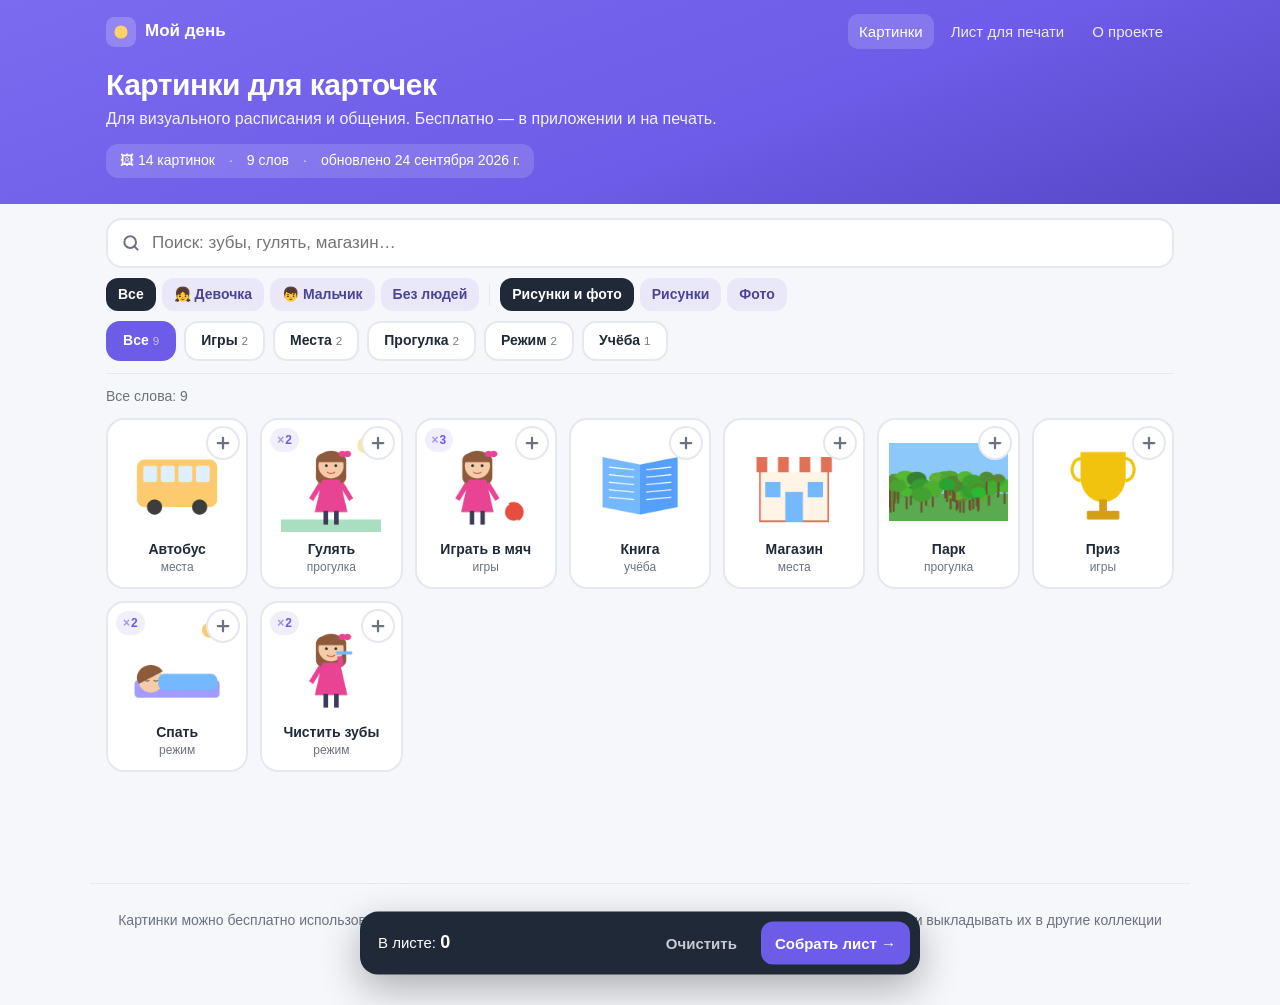
==== index.html @ a89495c1 "Сайт «Картинки Мой день»: витрина, лист для печати, админка" ====
<!DOCTYPE html>
<html lang="ru">
<head>
<meta charset="utf-8">
<meta name="viewport" content="width=device-width, initial-scale=1">
<title>Картинки «Мой день» — библиотека карточек</title>
<meta name="description" content="Бесплатные картинки для визуального расписания и карточек общения. Для приложения «Мой день» и для печати.">
<meta name="theme-color" content="#6C5CE7">
<link rel="icon" href="data:image/svg+xml,%3Csvg xmlns='http://www.w3.org/2000/svg' viewBox='0 0 32 32'%3E%3Crect width='32' height='32' rx='8' fill='%236C5CE7'/%3E%3Ccircle cx='16' cy='16' r='7' fill='%23FFD166'/%3E%3C/svg%3E">
<link rel="stylesheet" href="style.css">
</head>
<body>

<header class="top"><div class="in">
  <nav class="nav">
    <a class="logo" href="index.html">
      <svg viewBox="0 0 32 32"><rect width="32" height="32" rx="9" fill="#fff" fill-opacity=".2"/><circle cx="16" cy="16" r="7" fill="#FFD166"/></svg>
      <span>Мой день</span>
    </a>
    <a class="l on" href="index.html">Картинки</a>
    <a class="l" href="print.html">Лист для печати</a>
    <a class="l" href="about.html">О проекте</a>
  </nav>
  <h1>Картинки для карточек</h1>
  <p>Для визуального расписания и общения. Бесплатно — в приложении и на печать.</p>
  <div class="stat" id="stat"></div>
</div></header>

<main class="wrap">
  <div class="tools">
    <div class="sbox">
      <svg viewBox="0 0 24 24" fill="none" stroke="currentColor" stroke-width="2.4" stroke-linecap="round"><circle cx="11" cy="11" r="7"/><path d="m20 20-4-4"/></svg>
      <input type="search" id="q" placeholder="Поиск: зубы, гулять, магазин…" autocomplete="off" enterkeyhint="search" aria-label="Поиск картинок">
    </div>
    <div class="filt" id="filt"></div>
    <div class="cats" id="cats" role="tablist"></div>
  </div>

  <div class="count" id="count">Загрузка…</div>
  <div class="grid" id="grid"></div>
  <div class="more" id="more"></div>
  <div class="empty" id="empty" hidden></div>
</main>

<div class="bar" id="bar">
  <span class="n">В листе: <b id="bn">0</b></span>
  <button class="x" id="bclear">Очистить</button>
  <a class="go" href="print.html">Собрать лист →</a>
</div>

<dialog id="dlg"><div class="dlg">
  <button class="dx" id="dx" aria-label="Закрыть">✕</button>
  <img id="dimg" alt="">
  <h3 id="dtitle"></h3>
  <div class="sub" id="dsub"></div>
  <div class="vars" id="dvars"></div>
  <div class="tags" id="dtags"></div>
  <div class="two">
    <a class="btn" id="ddl" download>Скачать</a>
    <button class="btn" id="dpng">Скачать PNG</button>
  </div>
  <button class="btn ghost" id="dpick">Добавить в лист для печати</button>
  <div class="note" id="dnote" hidden></div>
</div></dialog>

<footer>
  Картинки можно бесплатно использовать для занятий с детьми, печати и в приложении «Мой день».
  Продавать картинки и выкладывать их в другие коллекции нельзя. <a href="about.html#rules">Подробнее</a><br>
  Автор: <a href="https://t.me/dikaja_belka">@dikaja_belka</a>
</footer>

<script src="catalog.js"></script>
<script src="app.js"></script>
</body>
</html>
---- style.css ----
:root{
  --purple:#6C5CE7; --purple-d:#5546C4; --lav:#F1EEFE; --bg:#F6F7FB;
  --text:#1F2937; --soft:#6B7280; --line:#E6E8F0; --ok:#10B981;
}
*{box-sizing:border-box}
html{-webkit-text-size-adjust:100%}
body{margin:0;background:var(--bg);color:var(--text);
  font:16px/1.55 -apple-system,BlinkMacSystemFont,"Segoe UI",Roboto,Arial,sans-serif}
a{color:var(--purple)}
button{font:inherit;color:inherit}
:focus-visible{outline:3px solid #A29BFE;outline-offset:2px}

/* ---------- шапка ---------- */
.top{background:linear-gradient(160deg,#7B6BF0,#6C5CE7 60%,#5546C4);color:#fff}
.top .in{max-width:1100px;margin:0 auto;padding:14px 16px 26px}
.nav{display:flex;align-items:center;gap:6px;flex-wrap:wrap;margin-bottom:18px}
.logo{display:flex;align-items:center;gap:9px;font-weight:700;color:#fff;
  text-decoration:none;margin-right:auto;font-size:17px}
.logo svg{width:30px;height:30px;flex:none}
.nav a.l{color:#fff;text-decoration:none;opacity:.88;padding:6px 11px;border-radius:10px;font-size:15px}
.nav a.l:hover,.nav a.l.on{opacity:1;background:rgba(255,255,255,.16)}
.top h1{margin:0 0 4px;font-size:30px;letter-spacing:-.5px;line-height:1.2}
.top p{margin:0;opacity:.92}
.stat{display:inline-flex;gap:14px;flex-wrap:wrap;margin-top:12px;font-size:14px;
  background:rgba(255,255,255,.14);padding:6px 14px;border-radius:12px}
.stat:empty{display:none}

.wrap{max-width:1100px;margin:0 auto;padding:0 16px 110px}

/* ---------- поиск и категории ---------- */
.tools{position:sticky;top:0;z-index:5;background:var(--bg);padding:14px 0 10px;
  border-bottom:1px solid var(--line)}
.sbox{position:relative}
.sbox svg{position:absolute;left:15px;top:50%;transform:translateY(-50%);width:20px;height:20px;
  color:var(--soft);pointer-events:none}
input[type=search]{width:100%;padding:13px 16px 13px 44px;font-size:17px;-webkit-appearance:none;
  border:2px solid var(--line);border-radius:16px;outline:none;background:#fff;color:var(--text)}
input[type=search]:focus{border-color:var(--purple)}
.cats{display:flex;gap:8px;margin-top:10px;overflow-x:auto;scrollbar-width:none;
  -webkit-overflow-scrolling:touch;padding-bottom:2px}
.cats::-webkit-scrollbar{display:none}
.cat{flex:none;padding:7px 15px;border-radius:14px;background:#fff;border:2px solid var(--line);
  cursor:pointer;font-weight:600;font-size:14px;user-select:none;white-space:nowrap}
.cat:first-letter{text-transform:uppercase}
.cat.on{background:var(--purple);border-color:var(--purple);color:#fff}
.cat small{opacity:.6;font-weight:500;margin-left:4px}
@media (min-width:760px){.cats{flex-wrap:wrap;overflow:visible}}
.count{color:var(--soft);font-size:14px;margin:12px 0 10px;min-height:22px}

/* ---------- сетка ---------- */
.grid{display:grid;gap:12px;grid-template-columns:repeat(auto-fill,minmax(140px,1fr))}
.card{position:relative;background:#fff;border-radius:18px;padding:12px 10px 10px;text-align:center;
  border:2px solid var(--line);transition:transform .15s,box-shadow .15s;cursor:pointer}
.card:hover{transform:translateY(-3px);box-shadow:0 8px 20px rgba(31,41,55,.10)}
.card.sel{border-color:var(--purple);background:#FBFAFF}
.card img{width:100%;height:100px;object-fit:contain;display:block}
.card .t{margin-top:8px;font-size:14px;font-weight:600;line-height:1.3;
  overflow:hidden;text-overflow:ellipsis;white-space:nowrap}
.card .c{font-size:12px;color:var(--soft)}
.pick{position:absolute;top:6px;right:6px;width:34px;height:34px;border-radius:50%;
  border:2px solid var(--line);background:#fff;display:grid;place-items:center;cursor:pointer;
  padding:0;color:var(--soft);font-size:20px;line-height:1}
.pick:hover{border-color:var(--purple);color:var(--purple)}
.card.sel .pick{background:var(--purple);border-color:var(--purple);color:#fff}
.pick svg{width:18px;height:18px}
@media (max-width:480px){
  .grid{gap:8px;grid-template-columns:repeat(3,1fr)}
  .card{padding:8px 6px 6px;border-radius:14px}
  .card img{height:78px}
  .card .t{font-size:13px;margin-top:4px}
  .card .c{display:none}
  .pick{width:30px;height:30px;top:3px;right:3px}
  .top h1{font-size:24px}
  .top .in{padding-bottom:20px}
  .nav{margin-bottom:12px}
}
@media (max-width:340px){.grid{grid-template-columns:repeat(2,1fr)}}

.more{height:1px}
.empty{text-align:center;color:var(--soft);padding:50px 20px}
.empty b{color:var(--text)}

/* ---------- панель выбора ---------- */
.bar{position:fixed;left:50%;bottom:14px;transform:translate(-50%,140%);z-index:20;
  width:min(560px,calc(100% - 20px));background:#1F2937;color:#fff;border-radius:18px;
  padding:10px 10px 10px 18px;display:flex;align-items:center;gap:10px;
  box-shadow:0 14px 40px rgba(0,0,0,.3);transition:transform .25s}
.bar.show{transform:translate(-50%,0)}
.bar .n{margin-right:auto;font-size:15px;white-space:nowrap}
@media (max-width:400px){.bar{padding-left:14px;gap:4px}.bar button,.bar a{padding:10px}}
.bar .n b{font-size:18px}
.bar button,.bar a{border:0;border-radius:12px;padding:10px 14px;font-weight:600;cursor:pointer;
  text-decoration:none;font-size:15px;white-space:nowrap}
.bar .x{background:transparent;color:#C7CBD6}
.bar .go{background:var(--purple);color:#fff}

/* ---------- кнопки, окно ---------- */
.btn{display:block;width:100%;padding:13px;border-radius:14px;background:var(--purple);
  color:#fff;border:0;font-size:16px;font-weight:600;cursor:pointer;text-align:center;
  text-decoration:none;margin-bottom:8px}
.btn:hover{background:var(--purple-d)}
.btn.ghost{background:var(--lav);color:var(--purple)}
.btn.ghost:hover{background:#E4DEFD}
dialog{border:0;border-radius:22px;padding:0;max-width:420px;width:calc(100% - 24px);
  box-shadow:0 20px 60px rgba(0,0,0,.25);color:var(--text)}
dialog::backdrop{background:rgba(31,41,55,.55)}
.dlg{padding:22px}
.dlg img{width:200px;height:200px;max-width:100%;object-fit:contain;display:block;margin:0 auto 14px;
  background:repeating-conic-gradient(#F3F4F8 0 25%,#fff 0 50%) 0 0/16px 16px;border-radius:14px}
.dlg h3{margin:0 0 2px;text-align:center;font-size:22px}
.dlg .sub{text-align:center;color:var(--soft);font-size:14px;margin-bottom:10px}
.tags{display:flex;flex-wrap:wrap;gap:6px;justify-content:center;margin-bottom:16px}
.tags span{background:var(--bg);border:1px solid var(--line);border-radius:10px;padding:2px 10px;
  font-size:13px;cursor:pointer}
.tags span:hover{border-color:var(--purple);color:var(--purple)}

/* ---------- подвал и текстовые страницы ---------- */
footer{text-align:center;color:var(--soft);font-size:14px;padding:26px 16px 30px;
  border-top:1px solid var(--line);max-width:1100px;margin:0 auto}
.page{max-width:760px;margin:0 auto;padding:26px 16px 60px}
.page h2{font-size:22px;margin:30px 0 8px}
.page .box{background:#fff;border:1px solid var(--line);border-radius:18px;padding:18px 20px;margin:12px 0}
.page ul{padding-left:22px;margin:6px 0}
.page li{margin:4px 0}
.page code{background:var(--lav);padding:2px 6px;border-radius:6px;font-size:14px;word-break:break-all}
.yes li::marker{content:"✓  ";color:var(--ok);font-weight:700}
.no li::marker{content:"✕  ";color:#E74C3C;font-weight:700}

/* ---------- компактная шапка на телефоне ---------- */
.stat span+span:before{content:"·";margin-right:14px;opacity:.7}
@media (max-width:480px){
  .nav{flex-wrap:nowrap;gap:2px}
  .nav a.l{padding:6px 8px;font-size:14px;white-space:nowrap}
  .top p{font-size:14px}
  .stat{margin-top:8px;font-size:13px;padding:4px 12px}
}
@media (max-width:400px){ .logo span{display:none} }

/* ---------- фильтры: кто на картинке, стиль ---------- */
.filt{display:flex;gap:6px;margin-top:10px;overflow-x:auto;scrollbar-width:none;align-items:center}
.filt::-webkit-scrollbar{display:none}
.fb{flex:none;padding:6px 12px;border-radius:12px;border:0;background:#E9E7F8;color:#4B4396;
  font-weight:600;font-size:14px;cursor:pointer;white-space:nowrap}
.fb.on{background:#1F2937;color:#fff}
.filt .sep{flex:none;width:1px;height:22px;background:var(--line);margin:0 4px}
.nv{position:absolute;left:8px;top:8px;min-width:24px;height:24px;border-radius:12px;padding:0 7px;
  background:var(--lav);color:var(--purple);font-size:12px;font-weight:700;display:grid;place-items:center}
.nv:before{content:"×";margin-right:1px;opacity:.6}
@media (max-width:480px){.nv{left:4px;top:4px;height:20px;min-width:20px;font-size:11px;padding:0 5px}}

/* ---------- окно: варианты ---------- */
.dlg{position:relative}
.dx{position:absolute;right:12px;top:12px;width:36px;height:36px;border-radius:50%;border:0;
  background:var(--bg);cursor:pointer;font-size:16px;color:var(--soft)}
.dx:hover{background:var(--lav);color:var(--purple)}
.vars{display:flex;gap:8px;justify-content:center;flex-wrap:wrap;margin-bottom:14px}
.vars:empty{display:none}
.vars button{width:74px;padding:5px 4px 4px;border-radius:12px;border:2px solid var(--line);background:#fff;
  cursor:pointer;position:relative}
.vars button img{width:100%;height:46px;object-fit:contain;margin:0;background:none;display:block}
.vars button span{display:block;font-size:11px;color:var(--soft);white-space:nowrap;overflow:hidden;text-overflow:ellipsis}
.vars button.on{border-color:var(--purple)}
.vars button.in:after{content:"✓";position:absolute;top:-7px;right:-7px;width:20px;height:20px;border-radius:50%;
  background:var(--purple);color:#fff;font-size:12px;line-height:20px}
.two{display:flex;gap:8px}
.two .btn{flex:1}
.two .btn + .btn{background:var(--lav);color:var(--purple)}
.note{font-size:13px;color:var(--soft);text-align:center;margin-top:4px}
@media (max-width:480px){ .dlg{padding:18px 16px} .dlg img{width:170px;height:170px} }
.nv{display:inline-flex;align-items:center;justify-content:center;white-space:nowrap}
@media (max-width:480px){ .stat{gap:4px 10px} .stat span+span:before{display:none} }
.vars button span{white-space:normal;line-height:1.2;min-height:2.4em;display:flex;align-items:center;justify-content:center}
.two .btn[hidden]{display:none}
.two .btn:only-child,.two .btn:first-child:nth-last-child(2):has(+ [hidden]){flex:1}
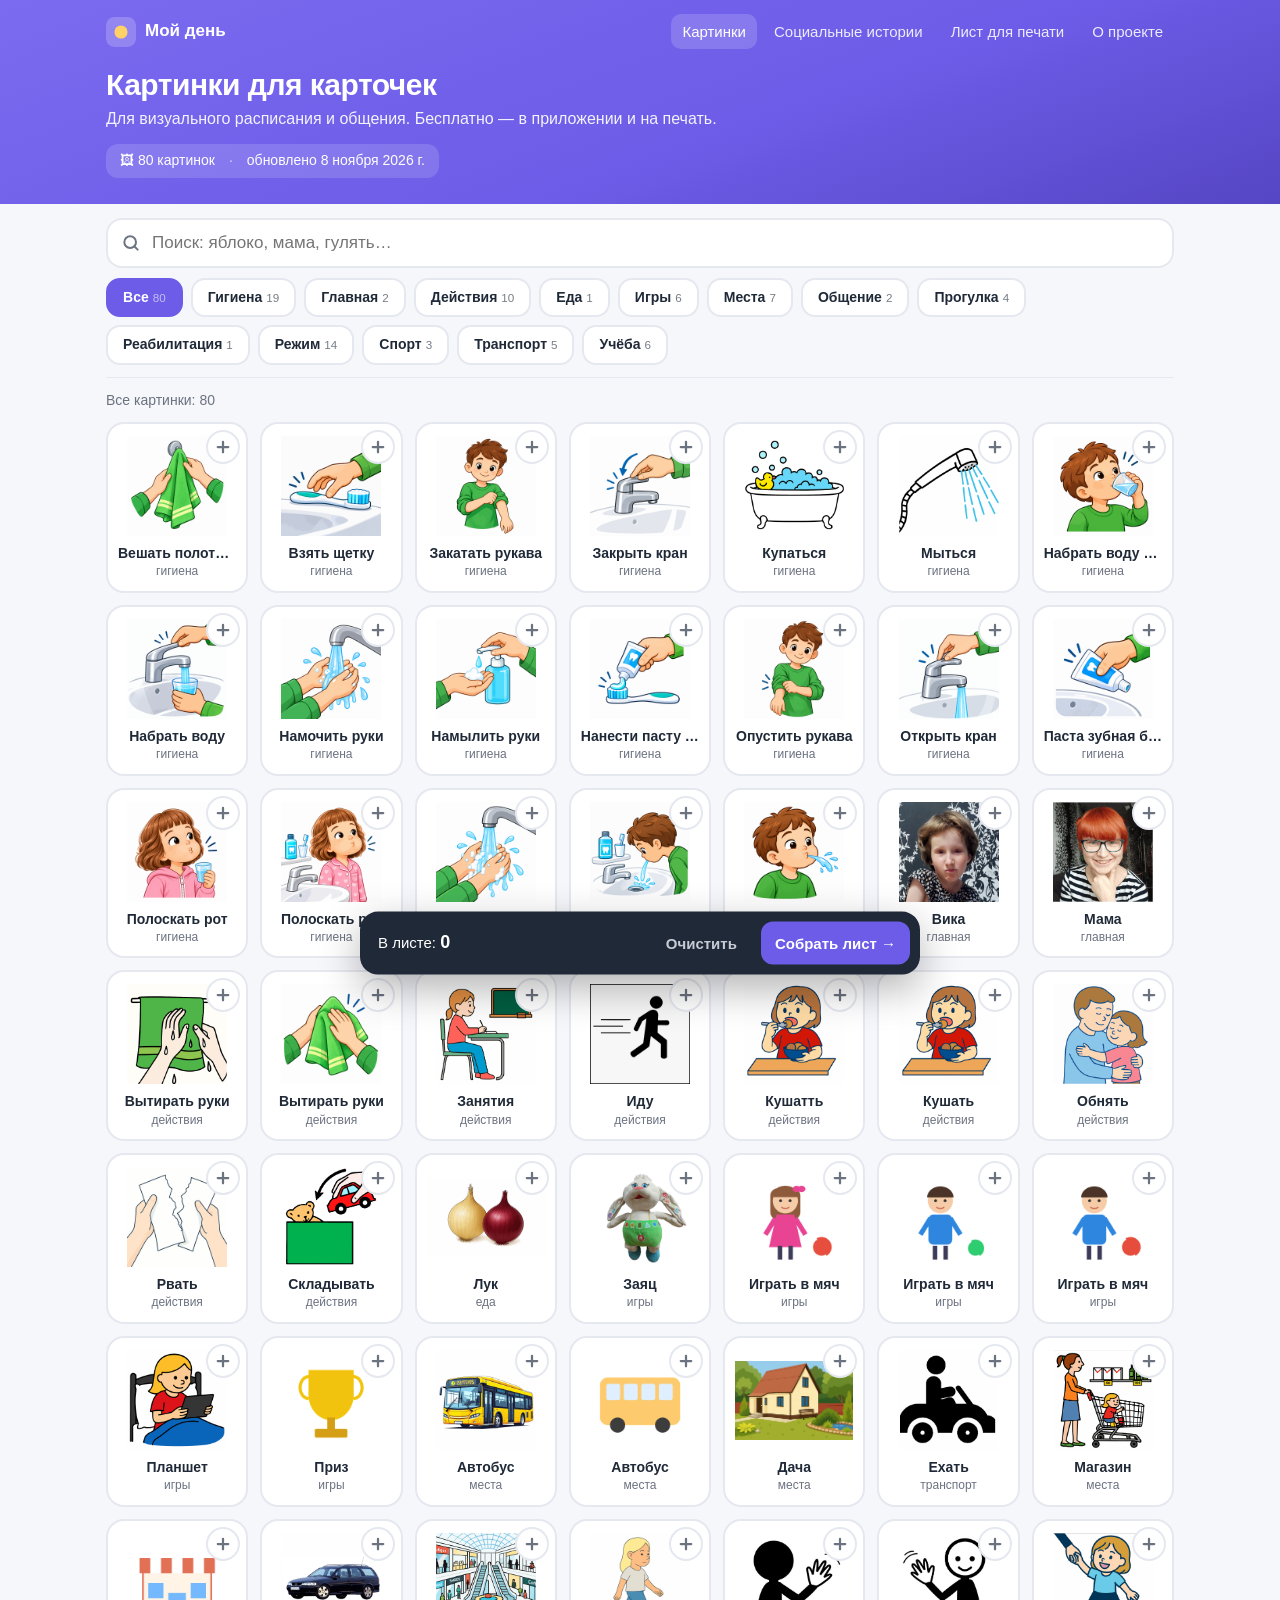
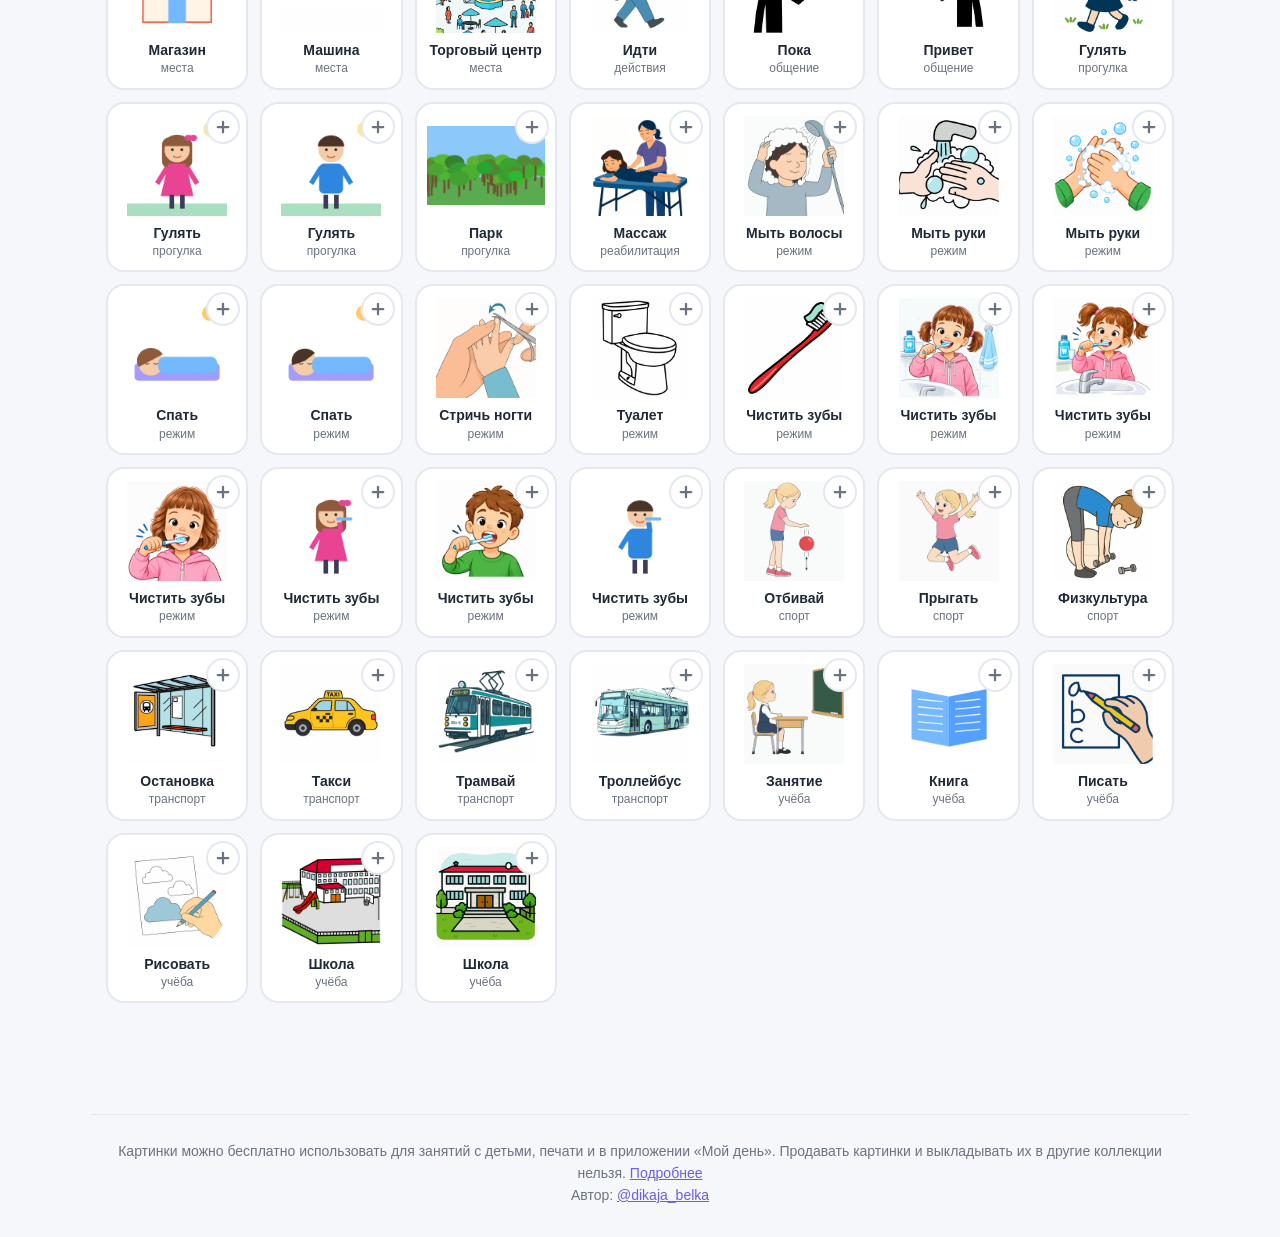
==== commit 2d37cb96: "Добавлены социальные истории" ====
--- a/index.html
+++ b/index.html
@@ -18,6 +18,7 @@
       <span>Мой день</span>
     </a>
     <a class="l on" href="index.html">Картинки</a>
+    <a class="l" href="stories.html">Социальные истории</a>
     <a class="l" href="print.html">Лист для печати</a>
     <a class="l" href="about.html">О проекте</a>
   </nav>
@@ -30,9 +31,8 @@
   <div class="tools">
     <div class="sbox">
       <svg viewBox="0 0 24 24" fill="none" stroke="currentColor" stroke-width="2.4" stroke-linecap="round"><circle cx="11" cy="11" r="7"/><path d="m20 20-4-4"/></svg>
-      <input type="search" id="q" placeholder="Поиск: зубы, гулять, магазин…" autocomplete="off" enterkeyhint="search" aria-label="Поиск картинок">
+      <input type="search" id="q" placeholder="Поиск: яблоко, мама, гулять…" autocomplete="off" enterkeyhint="search" aria-label="Поиск картинок">
     </div>
-    <div class="filt" id="filt"></div>
     <div class="cats" id="cats" role="tablist"></div>
   </div>
 
@@ -49,18 +49,13 @@
 </div>
 
 <dialog id="dlg"><div class="dlg">
-  <button class="dx" id="dx" aria-label="Закрыть">✕</button>
   <img id="dimg" alt="">
   <h3 id="dtitle"></h3>
   <div class="sub" id="dsub"></div>
-  <div class="vars" id="dvars"></div>
   <div class="tags" id="dtags"></div>
-  <div class="two">
-    <a class="btn" id="ddl" download>Скачать</a>
-    <button class="btn" id="dpng">Скачать PNG</button>
-  </div>
+  <a class="btn" id="ddl" download>Скачать картинку</a>
   <button class="btn ghost" id="dpick">Добавить в лист для печати</button>
-  <div class="note" id="dnote" hidden></div>
+  <button class="btn ghost" id="dclose">Закрыть</button>
 </div></dialog>
 
 <footer>
@@ -70,6 +65,213 @@
 </footer>
 
 <script src="catalog.js"></script>
-<script src="app.js"></script>
+<script>
+"use strict";
+const $ = id => document.getElementById(id);
+const norm = s => (s || "").toLowerCase().replace(/ё/g, "е");
+const esc = s => String(s).replace(/[&<>"']/g, c =>
+  ({"&":"&amp;","<":"&lt;",">":"&gt;",'"':"&quot;","'":"&#39;"}[c]));
+const STEP = 120;                 // сколько карточек дорисовывать за раз
+const KEY = "mojden.sheet";
+
+let ALL = [], BY_ID = {}, cat = "", q = "", list = [], shown = 0;
+let picked = [];
+try { picked = JSON.parse(localStorage.getItem(KEY)) || []; } catch (e) {}
+
+/* ---------- загрузка каталога ----------
+   catalog.js работает и при открытии из папки (file://),
+   catalog.json — запасной путь на сервере. */
+(window.CATALOG ? Promise.resolve(window.CATALOG)
+  : fetch("catalog.json").then(r => r.json()))
+  .then(init)
+  .catch(() => { $("count").textContent =
+    "Не удалось загрузить каталог. Запустите build.py и обновите страницу."; });
+
+function init(d){
+  ALL = (d.items || []).map(i => {
+    i._t = norm(i.title);
+    i._g = (i.tags || []).map(norm);
+    i._c = norm(i.category);
+    BY_ID[i.id] = i;
+    return i;
+  });
+  picked = picked.filter(id => BY_ID[id]);
+  save();
+
+  const upd = d.updated ? new Date(d.updated + "T00:00:00").toLocaleDateString("ru-RU",
+    {day:"numeric", month:"long", year:"numeric"}) : "";
+  $("stat").innerHTML = `<span>🖼 ${ALL.length} ${plural(ALL.length,"картинка","картинки","картинок")}</span>`
+    + (upd ? `<span>обновлено ${upd}</span>` : "");
+
+  buildCats(d.categories || []);
+  readHash();
+  render();
+}
+
+function plural(n, a, b, c){
+  const m10 = n % 10, m100 = n % 100;
+  return m10 === 1 && m100 !== 11 ? a : m10 >= 2 && m10 <= 4 && (m100 < 12 || m100 > 14) ? b : c;
+}
+
+/* ---------- категории ---------- */
+function buildCats(cats){
+  const box = $("cats"), counts = {};
+  ALL.forEach(i => counts[i.category] = (counts[i.category] || 0) + 1);
+  const mk = (id, name, n) => {
+    const b = document.createElement("button");
+    b.className = "cat"; b.dataset.c = id; b.setAttribute("role", "tab");
+    b.innerHTML = esc(name) + `<small>${n}</small>`;
+    b.onclick = () => { cat = id; render(); writeHash(); };
+    box.appendChild(b);
+  };
+  mk("", "Все", ALL.length);
+  cats.forEach(c => mk(c, c, counts[c] || 0));
+}
+
+/* ---------- поиск ----------
+   Каждое слово запроса должно найтись в названии, тегах или категории.
+   Сверху — совпадения по началу названия, потом по тегам. */
+let timer;
+$("q").addEventListener("input", e => {
+  clearTimeout(timer);
+  timer = setTimeout(() => { q = e.target.value; render(); writeHash(); }, 120);
+});
+
+function score(i, words){
+  let s = 0;
+  for (const w of words){
+    if (i._t.startsWith(w)) s += 0;
+    else if (i._t.includes(" " + w)) s += 1;
+    else if (i._g.includes(w)) s += 2;
+    else if (i._g.some(t => t.startsWith(w))) s += 3;
+    else if (i._t.includes(w)) s += 4;
+    else if (i._g.some(t => t.includes(w))) s += 5;
+    else if (i._c.startsWith(w)) s += 6;
+    else return -1;
+  }
+  return s;
+}
+
+function render(){
+  document.querySelectorAll(".cat").forEach(b => {
+    const on = b.dataset.c === cat;
+    b.classList.toggle("on", on); b.setAttribute("aria-selected", on);
+  });
+  const words = norm(q).trim().split(/\s+/).filter(Boolean);
+  let pool = cat ? ALL.filter(i => i.category === cat) : ALL;
+  if (words.length){
+    pool = pool.map(i => [score(i, words), i]).filter(x => x[0] >= 0)
+      .sort((a, b) => a[0] - b[0] || a[1]._t.localeCompare(b[1]._t, "ru"))
+      .map(x => x[1]);
+  }
+  list = pool;
+  $("count").textContent = list.length
+    ? (list.length === ALL.length ? `Все картинки: ${ALL.length}` : `Найдено: ${list.length} из ${ALL.length}`)
+    : "";
+  $("empty").hidden = list.length > 0;
+  if (!list.length) $("empty").innerHTML = words.length
+    ? `По запросу <b>«${esc(q.trim())}»</b> ничего не нашлось.<br>Попробуйте другое слово или
+       <a href="https://t.me/dikaja_belka">попросите автора</a> нарисовать такую картинку.`
+    : "В этой категории пока пусто.";
+  $("grid").innerHTML = "";
+  shown = 0;
+  more();
+}
+
+function more(){
+  const frag = document.createDocumentFragment();
+  const end = Math.min(shown + STEP, list.length);
+  for (let n = shown; n < end; n++) frag.appendChild(card(list[n]));
+  shown = end;
+  $("grid").appendChild(frag);
+}
+new IntersectionObserver(e => { if (e[0].isIntersecting && shown < list.length) more(); },
+  {rootMargin: "600px"}).observe($("more"));
+
+const PLUS = '<svg viewBox="0 0 24 24" fill="none" stroke="currentColor" stroke-width="3" stroke-linecap="round"><path d="M12 5v14M5 12h14"/></svg>';
+const TICK = '<svg viewBox="0 0 24 24" fill="none" stroke="currentColor" stroke-width="3" stroke-linecap="round" stroke-linejoin="round"><path d="m5 12 5 5 9-10"/></svg>';
+
+function card(i){
+  const d = document.createElement("div");
+  const on = picked.includes(i.id);
+  d.className = "card" + (on ? " sel" : "");
+  d.dataset.id = i.id;
+  d.tabIndex = 0;
+  d.innerHTML = `<img src="${esc(i.file)}" alt="${esc(i.title)}" loading="lazy" decoding="async">
+    <div class="t">${esc(i.title)}</div>
+    <div class="c">${esc(i.category || "без категории")}</div>
+    <button class="pick" title="В лист для печати" aria-label="В лист для печати">${on ? TICK : PLUS}</button>`;
+  d.onclick = e => { if (e.target.closest(".pick")) toggle(i.id); else openItem(i); };
+  d.onkeydown = e => { if (e.key === "Enter") openItem(i); };
+  return d;
+}
+
+/* ---------- лист для печати ---------- */
+function save(){
+  try { localStorage.setItem(KEY, JSON.stringify(picked)); } catch (e) {}
+  $("bn").textContent = picked.length;
+  $("bar").classList.toggle("show", picked.length > 0);
+}
+function toggle(id){
+  const k = picked.indexOf(id);
+  if (k >= 0) picked.splice(k, 1); else picked.push(id);
+  save();
+  const el = document.querySelector(`.card[data-id="${CSS.escape(id)}"]`);
+  if (el){
+    const on = picked.includes(id);
+    el.classList.toggle("sel", on);
+    el.querySelector(".pick").innerHTML = on ? TICK : PLUS;
+  }
+  if (cur && cur.id === id) pickLabel();
+}
+$("bclear").onclick = () => {
+  picked = []; save();
+  document.querySelectorAll(".card.sel").forEach(el => {
+    el.classList.remove("sel"); el.querySelector(".pick").innerHTML = PLUS;
+  });
+};
+
+/* ---------- окно картинки ---------- */
+let cur = null;
+function openItem(i){
+  cur = i;
+  $("dimg").src = i.file; $("dimg").alt = i.title;
+  $("dtitle").textContent = i.title;
+  const ext = (i.file.split(".").pop() || "").toUpperCase();
+  $("dsub").textContent = [i.category || "без категории", ext,
+    i.w ? `${i.w}×${i.h}` : "", Math.max(1, Math.round(i.bytes / 1024)) + " КБ"]
+    .filter(Boolean).join(" · ");
+  $("dtags").innerHTML = (i.tags || []).map(t => `<span>${esc(t)}</span>`).join("");
+  $("dtags").querySelectorAll("span").forEach(s => s.onclick = () => {
+    $("q").value = q = s.textContent; cat = ""; $("dlg").close(); render(); writeHash();
+  });
+  const a = $("ddl");
+  a.href = i.file;
+  a.setAttribute("download", i.title + "." + ext.toLowerCase());
+  pickLabel();
+  $("dlg").showModal();
+}
+function pickLabel(){
+  $("dpick").textContent = picked.includes(cur.id) ? "✓ В листе — убрать" : "Добавить в лист для печати";
+}
+$("dpick").onclick = () => toggle(cur.id);
+$("dclose").onclick = () => $("dlg").close();
+$("dlg").addEventListener("click", e => { if (e.target === $("dlg")) $("dlg").close(); });
+
+/* ---------- адрес страницы хранит поиск: можно поделиться ссылкой ---------- */
+function writeHash(){
+  const p = new URLSearchParams();
+  if (q.trim()) p.set("q", q.trim());
+  if (cat) p.set("c", cat);
+  const h = p.toString();
+  history.replaceState(null, "", h ? "#" + h : location.pathname + location.search);
+}
+function readHash(){
+  const p = new URLSearchParams(location.hash.slice(1));
+  q = p.get("q") || ""; cat = p.get("c") || "";
+  if (cat && !ALL.some(i => i.category === cat)) cat = "";
+  $("q").value = q;
+}
+</script>
 </body>
 </html>
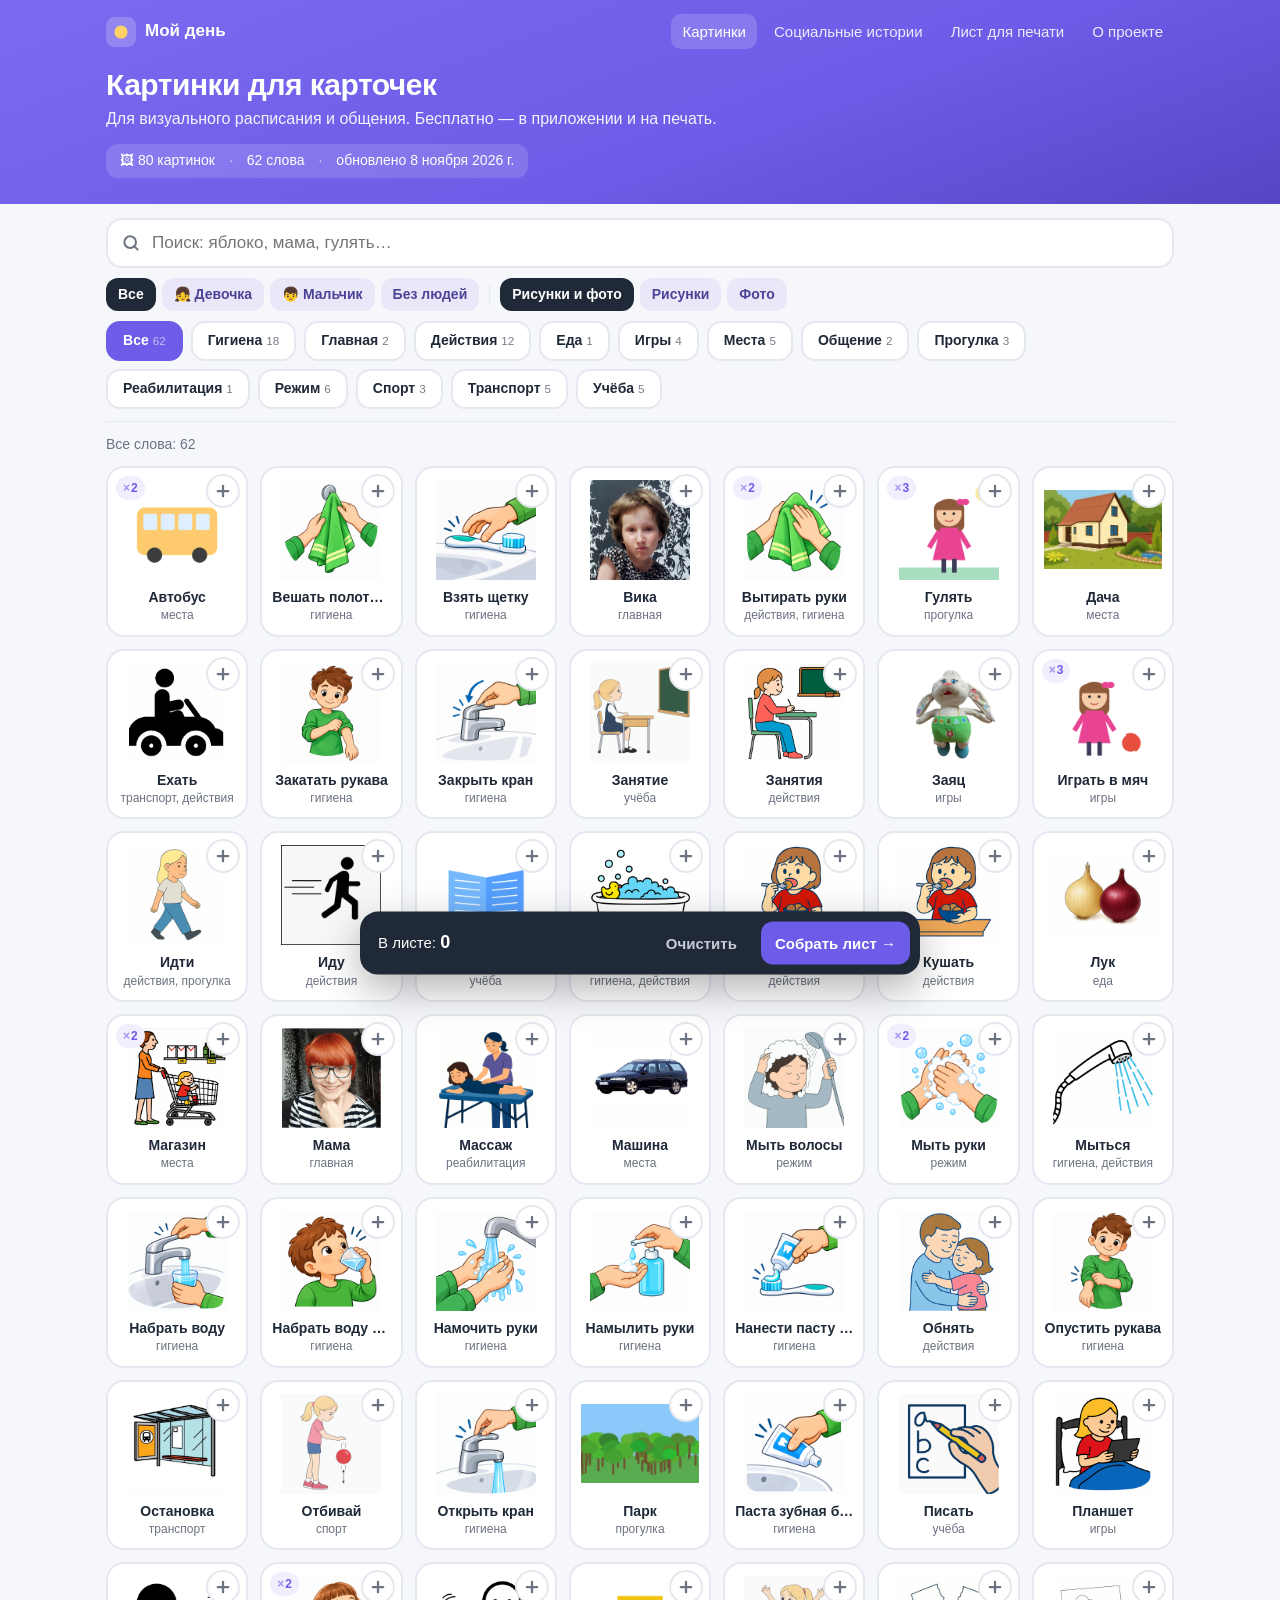
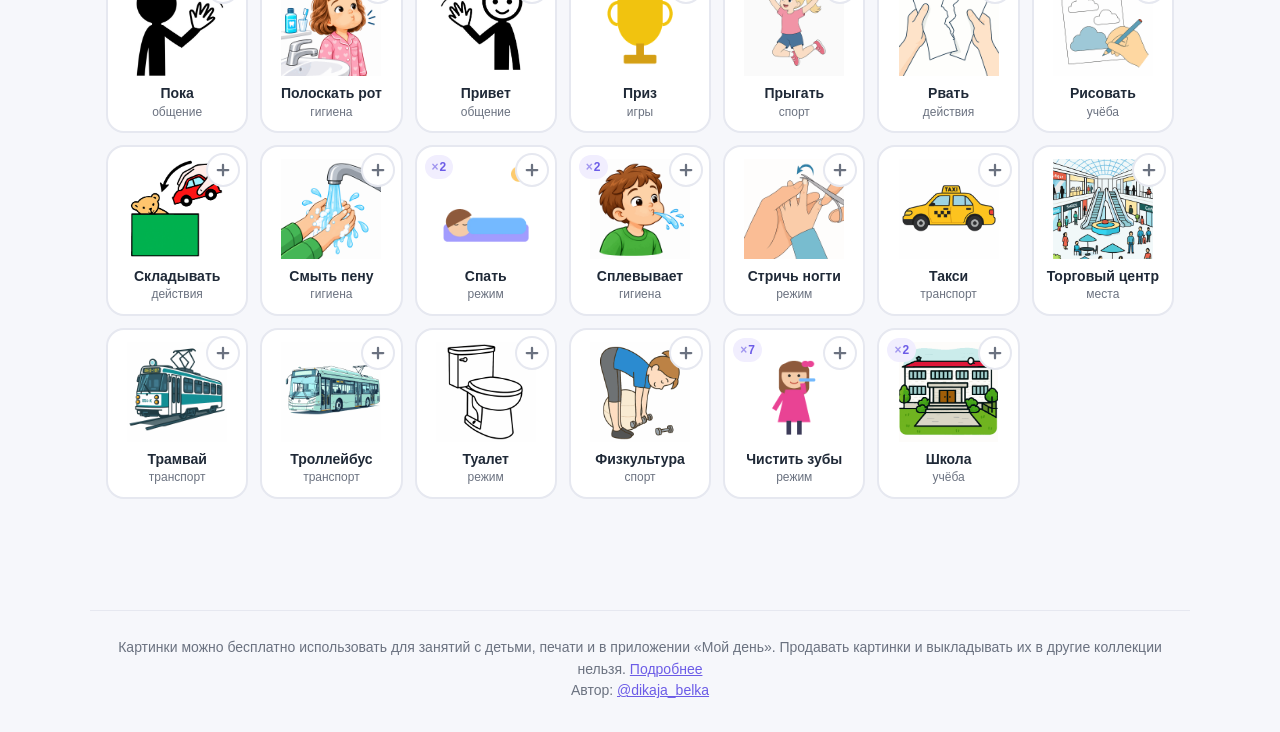
==== commit 565d6b91: "Add files via upload" ====
--- a/index.html
+++ b/index.html
@@ -33,6 +33,7 @@
       <svg viewBox="0 0 24 24" fill="none" stroke="currentColor" stroke-width="2.4" stroke-linecap="round"><circle cx="11" cy="11" r="7"/><path d="m20 20-4-4"/></svg>
       <input type="search" id="q" placeholder="Поиск: яблоко, мама, гулять…" autocomplete="off" enterkeyhint="search" aria-label="Поиск картинок">
     </div>
+    <div class="filt" id="filt" aria-label="Фильтры картинок"></div>
     <div class="cats" id="cats" role="tablist"></div>
   </div>
 
@@ -53,9 +54,12 @@
   <h3 id="dtitle"></h3>
   <div class="sub" id="dsub"></div>
   <div class="tags" id="dtags"></div>
+  <div class="vars" id="dvars" aria-label="Варианты изображения"></div>
   <a class="btn" id="ddl" download>Скачать картинку</a>
   <button class="btn ghost" id="dpick">Добавить в лист для печати</button>
-  <button class="btn ghost" id="dclose">Закрыть</button>
+  <button class="btn ghost" id="dpng">Скачать как PNG</button>
+  <p class="muted" id="dnote" hidden></p>
+  <button class="btn ghost" id="dx">Закрыть</button>
 </div></dialog>
 
 <footer>
@@ -65,213 +69,6 @@
 </footer>
 
 <script src="catalog.js"></script>
-<script>
-"use strict";
-const $ = id => document.getElementById(id);
-const norm = s => (s || "").toLowerCase().replace(/ё/g, "е");
-const esc = s => String(s).replace(/[&<>"']/g, c =>
-  ({"&":"&amp;","<":"&lt;",">":"&gt;",'"':"&quot;","'":"&#39;"}[c]));
-const STEP = 120;                 // сколько карточек дорисовывать за раз
-const KEY = "mojden.sheet";
-
-let ALL = [], BY_ID = {}, cat = "", q = "", list = [], shown = 0;
-let picked = [];
-try { picked = JSON.parse(localStorage.getItem(KEY)) || []; } catch (e) {}
-
-/* ---------- загрузка каталога ----------
-   catalog.js работает и при открытии из папки (file://),
-   catalog.json — запасной путь на сервере. */
-(window.CATALOG ? Promise.resolve(window.CATALOG)
-  : fetch("catalog.json").then(r => r.json()))
-  .then(init)
-  .catch(() => { $("count").textContent =
-    "Не удалось загрузить каталог. Запустите build.py и обновите страницу."; });
-
-function init(d){
-  ALL = (d.items || []).map(i => {
-    i._t = norm(i.title);
-    i._g = (i.tags || []).map(norm);
-    i._c = norm(i.category);
-    BY_ID[i.id] = i;
-    return i;
-  });
-  picked = picked.filter(id => BY_ID[id]);
-  save();
-
-  const upd = d.updated ? new Date(d.updated + "T00:00:00").toLocaleDateString("ru-RU",
-    {day:"numeric", month:"long", year:"numeric"}) : "";
-  $("stat").innerHTML = `<span>🖼 ${ALL.length} ${plural(ALL.length,"картинка","картинки","картинок")}</span>`
-    + (upd ? `<span>обновлено ${upd}</span>` : "");
-
-  buildCats(d.categories || []);
-  readHash();
-  render();
-}
-
-function plural(n, a, b, c){
-  const m10 = n % 10, m100 = n % 100;
-  return m10 === 1 && m100 !== 11 ? a : m10 >= 2 && m10 <= 4 && (m100 < 12 || m100 > 14) ? b : c;
-}
-
-/* ---------- категории ---------- */
-function buildCats(cats){
-  const box = $("cats"), counts = {};
-  ALL.forEach(i => counts[i.category] = (counts[i.category] || 0) + 1);
-  const mk = (id, name, n) => {
-    const b = document.createElement("button");
-    b.className = "cat"; b.dataset.c = id; b.setAttribute("role", "tab");
-    b.innerHTML = esc(name) + `<small>${n}</small>`;
-    b.onclick = () => { cat = id; render(); writeHash(); };
-    box.appendChild(b);
-  };
-  mk("", "Все", ALL.length);
-  cats.forEach(c => mk(c, c, counts[c] || 0));
-}
-
-/* ---------- поиск ----------
-   Каждое слово запроса должно найтись в названии, тегах или категории.
-   Сверху — совпадения по началу названия, потом по тегам. */
-let timer;
-$("q").addEventListener("input", e => {
-  clearTimeout(timer);
-  timer = setTimeout(() => { q = e.target.value; render(); writeHash(); }, 120);
-});
-
-function score(i, words){
-  let s = 0;
-  for (const w of words){
-    if (i._t.startsWith(w)) s += 0;
-    else if (i._t.includes(" " + w)) s += 1;
-    else if (i._g.includes(w)) s += 2;
-    else if (i._g.some(t => t.startsWith(w))) s += 3;
-    else if (i._t.includes(w)) s += 4;
-    else if (i._g.some(t => t.includes(w))) s += 5;
-    else if (i._c.startsWith(w)) s += 6;
-    else return -1;
-  }
-  return s;
-}
-
-function render(){
-  document.querySelectorAll(".cat").forEach(b => {
-    const on = b.dataset.c === cat;
-    b.classList.toggle("on", on); b.setAttribute("aria-selected", on);
-  });
-  const words = norm(q).trim().split(/\s+/).filter(Boolean);
-  let pool = cat ? ALL.filter(i => i.category === cat) : ALL;
-  if (words.length){
-    pool = pool.map(i => [score(i, words), i]).filter(x => x[0] >= 0)
-      .sort((a, b) => a[0] - b[0] || a[1]._t.localeCompare(b[1]._t, "ru"))
-      .map(x => x[1]);
-  }
-  list = pool;
-  $("count").textContent = list.length
-    ? (list.length === ALL.length ? `Все картинки: ${ALL.length}` : `Найдено: ${list.length} из ${ALL.length}`)
-    : "";
-  $("empty").hidden = list.length > 0;
-  if (!list.length) $("empty").innerHTML = words.length
-    ? `По запросу <b>«${esc(q.trim())}»</b> ничего не нашлось.<br>Попробуйте другое слово или
-       <a href="https://t.me/dikaja_belka">попросите автора</a> нарисовать такую картинку.`
-    : "В этой категории пока пусто.";
-  $("grid").innerHTML = "";
-  shown = 0;
-  more();
-}
-
-function more(){
-  const frag = document.createDocumentFragment();
-  const end = Math.min(shown + STEP, list.length);
-  for (let n = shown; n < end; n++) frag.appendChild(card(list[n]));
-  shown = end;
-  $("grid").appendChild(frag);
-}
-new IntersectionObserver(e => { if (e[0].isIntersecting && shown < list.length) more(); },
-  {rootMargin: "600px"}).observe($("more"));
-
-const PLUS = '<svg viewBox="0 0 24 24" fill="none" stroke="currentColor" stroke-width="3" stroke-linecap="round"><path d="M12 5v14M5 12h14"/></svg>';
-const TICK = '<svg viewBox="0 0 24 24" fill="none" stroke="currentColor" stroke-width="3" stroke-linecap="round" stroke-linejoin="round"><path d="m5 12 5 5 9-10"/></svg>';
-
-function card(i){
-  const d = document.createElement("div");
-  const on = picked.includes(i.id);
-  d.className = "card" + (on ? " sel" : "");
-  d.dataset.id = i.id;
-  d.tabIndex = 0;
-  d.innerHTML = `<img src="${esc(i.file)}" alt="${esc(i.title)}" loading="lazy" decoding="async">
-    <div class="t">${esc(i.title)}</div>
-    <div class="c">${esc(i.category || "без категории")}</div>
-    <button class="pick" title="В лист для печати" aria-label="В лист для печати">${on ? TICK : PLUS}</button>`;
-  d.onclick = e => { if (e.target.closest(".pick")) toggle(i.id); else openItem(i); };
-  d.onkeydown = e => { if (e.key === "Enter") openItem(i); };
-  return d;
-}
-
-/* ---------- лист для печати ---------- */
-function save(){
-  try { localStorage.setItem(KEY, JSON.stringify(picked)); } catch (e) {}
-  $("bn").textContent = picked.length;
-  $("bar").classList.toggle("show", picked.length > 0);
-}
-function toggle(id){
-  const k = picked.indexOf(id);
-  if (k >= 0) picked.splice(k, 1); else picked.push(id);
-  save();
-  const el = document.querySelector(`.card[data-id="${CSS.escape(id)}"]`);
-  if (el){
-    const on = picked.includes(id);
-    el.classList.toggle("sel", on);
-    el.querySelector(".pick").innerHTML = on ? TICK : PLUS;
-  }
-  if (cur && cur.id === id) pickLabel();
-}
-$("bclear").onclick = () => {
-  picked = []; save();
-  document.querySelectorAll(".card.sel").forEach(el => {
-    el.classList.remove("sel"); el.querySelector(".pick").innerHTML = PLUS;
-  });
-};
-
-/* ---------- окно картинки ---------- */
-let cur = null;
-function openItem(i){
-  cur = i;
-  $("dimg").src = i.file; $("dimg").alt = i.title;
-  $("dtitle").textContent = i.title;
-  const ext = (i.file.split(".").pop() || "").toUpperCase();
-  $("dsub").textContent = [i.category || "без категории", ext,
-    i.w ? `${i.w}×${i.h}` : "", Math.max(1, Math.round(i.bytes / 1024)) + " КБ"]
-    .filter(Boolean).join(" · ");
-  $("dtags").innerHTML = (i.tags || []).map(t => `<span>${esc(t)}</span>`).join("");
-  $("dtags").querySelectorAll("span").forEach(s => s.onclick = () => {
-    $("q").value = q = s.textContent; cat = ""; $("dlg").close(); render(); writeHash();
-  });
-  const a = $("ddl");
-  a.href = i.file;
-  a.setAttribute("download", i.title + "." + ext.toLowerCase());
-  pickLabel();
-  $("dlg").showModal();
-}
-function pickLabel(){
-  $("dpick").textContent = picked.includes(cur.id) ? "✓ В листе — убрать" : "Добавить в лист для печати";
-}
-$("dpick").onclick = () => toggle(cur.id);
-$("dclose").onclick = () => $("dlg").close();
-$("dlg").addEventListener("click", e => { if (e.target === $("dlg")) $("dlg").close(); });
-
-/* ---------- адрес страницы хранит поиск: можно поделиться ссылкой ---------- */
-function writeHash(){
-  const p = new URLSearchParams();
-  if (q.trim()) p.set("q", q.trim());
-  if (cat) p.set("c", cat);
-  const h = p.toString();
-  history.replaceState(null, "", h ? "#" + h : location.pathname + location.search);
-}
-function readHash(){
-  const p = new URLSearchParams(location.hash.slice(1));
-  q = p.get("q") || ""; cat = p.get("c") || "";
-  if (cat && !ALL.some(i => i.category === cat)) cat = "";
-  $("q").value = q;
-}
-</script>
+<script src="app.js"></script>
 </body>
 </html>
